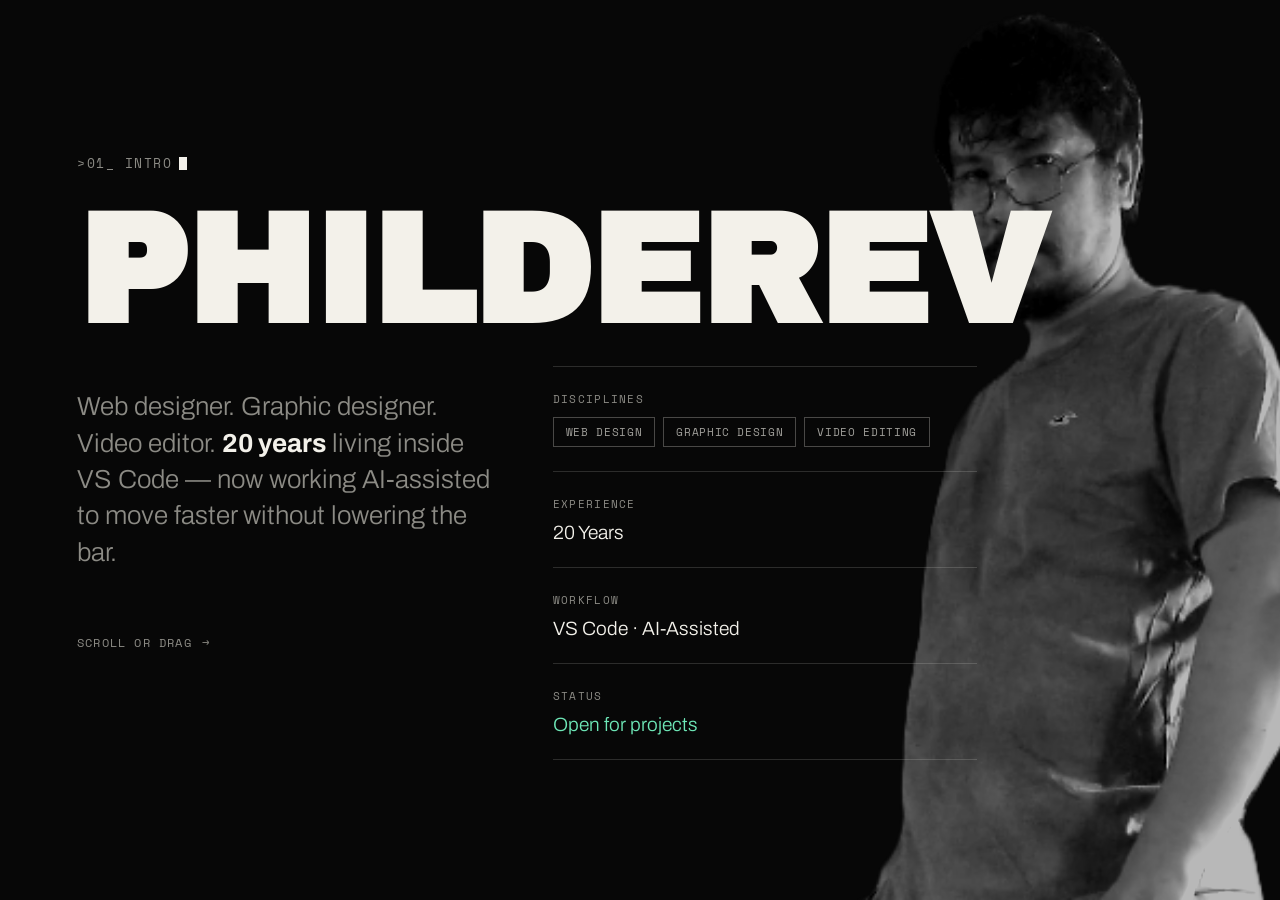
==== index.html @ 2c0581bb "Add mobile notice overlay for desktop-only experience Co-Authored-By: Claude Sonnet 4.6 <noreply@ant" ====
<!DOCTYPE html>
<html lang="en">
<head>
<meta charset="UTF-8">
<meta name="viewport" content="width=device-width, initial-scale=1.0">
<title>Philderev — Web Designer</title>
<meta name="description" content="Philderev — web designer, 20 years in VS Code, now AI-assisted. Portfolio of contractor, agency, and local business websites.">
<link rel="preconnect" href="https://fonts.googleapis.com">
<link rel="preconnect" href="https://fonts.gstatic.com" crossorigin>
<link href="https://fonts.googleapis.com/css2?family=Archivo+Black&family=Archivo:ital,wght@0,300;0,400;0,600;0,700;0,800&family=Space+Mono:wght@400;700&display=swap" rel="stylesheet">
<link rel="stylesheet" href="style.css">
<link rel="preload" as="image" href="1.png">
<link rel="preload" as="image" href="2.png">
<link rel="preload" as="image" href="3.png">
<link rel="preload" as="image" href="4.png">
<link rel="preload" as="image" href="5.png">
</head>
<body data-tone="dark">

  <div class="progress-rail" aria-hidden="true"></div>

  <div class="mobile-notice" id="mobile-notice">
    <p class="mobile-notice-label">&gt;_ HEADS UP</p>
    <p class="mobile-notice-text">This site is best experienced on a desktop browser.</p>
    <button class="mobile-notice-btn" onclick="document.getElementById('mobile-notice').style.display='none'">GOT IT →</button>
  </div>

  <main class="viewport" role="region" aria-label="Portfolio — scroll or use arrow keys to move between sections">

    <video class="smoke-bg" src="smoke-bg.webm" muted playsinline preload="auto" aria-hidden="true"></video>

    <div class="track">

      <!-- 01 INTRO -->
      <section class="panel intro" data-label="Intro">
        <div class="panel-content">
          <p class="eyebrow">&gt;01_ INTRO <span class="cursor"></span></p>
          <h1 class="name">PHILDEREV</h1>
          <div class="intro-sub-grid">
            <div>
              <p class="role">Web designer. Graphic designer. Video editor. <b>20 years</b> living inside VS Code — now working AI‑assisted to move faster without lowering the bar.</p>
              <p class="scroll-hint">SCROLL OR DRAG <span class="arrow">→</span></p>
            </div>
            <div class="intro-stat-col">
              <div class="contact-stat">
                <span class="stat-label">DISCIPLINES</span>
                <div class="stat-tags">
                  <span>Web Design</span>
                  <span>Graphic Design</span>
                  <span>Video Editing</span>
                </div>
              </div>
              <div class="contact-stat">
                <span class="stat-label">EXPERIENCE</span>
                <span class="stat-value">20 Years</span>
              </div>
              <div class="contact-stat">
                <span class="stat-label">WORKFLOW</span>
                <span class="stat-value">VS Code · AI‑Assisted</span>
              </div>
              <div class="contact-stat">
                <span class="stat-label">STATUS</span>
                <span class="stat-value open">Open for projects</span>
              </div>
            </div>
          </div>
        </div>
        <figure class="intro-portrait" aria-label="Portrait of Philderev">
          <img class="portrait-img" id="intro-portrait-img" src="1.png" alt="Portrait of Philderev">
        </figure>
      </section>

      <!-- 02 ABOUT -->
      <section class="panel about" data-label="About">
        <div class="panel-content">
          <p class="eyebrow">&gt;02_ ABOUT <span class="cursor"></span></p>
          <div class="about-grid">
            <div>
              <h2>Two decades.<br>One editor.<br>Every screen.</h2>
              <p>I'm Philderev — a web designer, graphic designer, and video editor with 20 years in VS Code. I build sites, craft visuals, and cut video. AI didn't replace that range, it sharpened it: I move faster now, but everything I ship still has to look right, feel right, and do its job.</p>
              <div class="tags">
                <span class="tag">WEB DESIGN</span>
                <span class="tag">GRAPHIC DESIGN</span>
                <span class="tag">VIDEO EDITING</span>
                <span class="tag">AI‑ASSISTED</span>
              </div>
            </div>
            <div class="about-stat-col">
              <div class="contact-stat">
                <span class="stat-label">FOCUS</span>
                <div class="stat-tags">
                  <span>Web Design</span>
                  <span>Graphic Design</span>
                  <span>Video Editing</span>
                </div>
              </div>
              <div class="contact-stat">
                <span class="stat-label">APPROACH</span>
                <span class="stat-value">AI‑Assisted Workflow</span>
              </div>
              <div class="contact-stat">
                <span class="stat-label">TOOLS</span>
                <span class="stat-value">VS Code · Adobe Suite</span>
              </div>
              <div class="contact-stat">
                <span class="stat-label">YEARS ACTIVE</span>
                <span class="stat-value">20</span>
              </div>
            </div>
          </div>
        </div>
      </section>

      <!-- 03 WORK — ASGS -->
      <section class="panel work" data-label="Work — Alegre Solutions GS">
        <div class="panel-content">
          <p class="eyebrow">&gt;03_ WORK <span class="cursor"></span></p>
          <div class="work-grid">
            <div>
              <p class="index">01 / 03</p>
              <h2>Alegre<br>Solutions GS</h2>
              <p class="tagline">A full growth system for home‑service contractors — Meta ads, CRM, and automated follow‑up, all built as one connected pipeline instead of scattered tools.</p>
              <div class="project-stats">
                <div class="contact-stat">
                  <span class="stat-label">TYPE</span>
                  <span class="stat-value">Growth Marketing System</span>
                </div>
                <div class="contact-stat">
                  <span class="stat-label">SERVICES</span>
                  <div class="stat-tags"><span>Meta Ads</span><span>CRM</span><span>Lead Gen</span></div>
                </div>
              </div>
              <a class="visit" href="https://philderev.github.io/Alegre.V2/" target="_blank" rel="noopener">VIEW SITE →</a>
            </div>
            <div class="preview">
              <div class="bar"><i></i><i></i><i></i> philderev.github.io/Alegre.V2</div>
              <div class="shot" style="--preview-src:url('https://s.wordpress.com/mshots/v1/https%3A%2F%2Fphilderev.github.io%2FAlegre.V2%2F?w=1600');"></div>
            </div>
          </div>
        </div>
      </section>

      <!-- 04 WORK — Altiora -->
      <section class="panel work altiora-work" data-label="Work — Altiora Digital Marketing">
        <div class="panel-content">
          <p class="eyebrow">&gt;04_ WORK <span class="cursor"></span></p>
          <div class="work-grid">
            <div>
              <p class="index">02 / 03</p>
              <h2>Altiora Digital<br>Marketing</h2>
              <p class="tagline">A clean, conversion‑ready site for a Google &amp; Meta ads agency — built to turn visitors into booked calls, not just page views.</p>
              <div class="project-stats">
                <div class="contact-stat">
                  <span class="stat-label">TYPE</span>
                  <span class="stat-value">Agency Website</span>
                </div>
                <div class="contact-stat">
                  <span class="stat-label">SERVICES</span>
                  <div class="stat-tags"><span>Google Ads</span><span>Meta Ads</span><span>Web Design</span></div>
                </div>
              </div>
              <a class="visit" href="https://www.altioradigitalmarketing.com/" target="_blank" rel="noopener">VIEW SITE →</a>
            </div>
            <div class="preview">
              <div class="bar"><i></i><i></i><i></i> altioradigitalmarketing.com</div>
              <div class="shot" style="--preview-src:url('https://s.wordpress.com/mshots/v1/https%3A%2F%2Fwww.altioradigitalmarketing.com%2F?w=1600');"></div>
            </div>
          </div>
        </div>
      </section>

      <!-- 05 WORK — GQ Cuts -->
      <section class="panel work" data-label="Work — GQ Cuts Barbershop">
        <div class="panel-content">
          <p class="eyebrow">&gt;05_ WORK <span class="cursor"></span></p>
          <div class="work-grid">
            <div>
              <p class="index">03 / 03</p>
              <h2>GQ Cuts<br>Barbershop</h2>
              <p class="tagline">A sharp, simple site for a local barbershop — built to get the phone ringing and the chairs full, without getting in the way.</p>
              <div class="project-stats">
                <div class="contact-stat">
                  <span class="stat-label">TYPE</span>
                  <span class="stat-value">Local Business Site</span>
                </div>
                <div class="contact-stat">
                  <span class="stat-label">SERVICES</span>
                  <div class="stat-tags"><span>Bookings</span><span>Mobile‑First</span><span>Web Design</span></div>
                </div>
              </div>
              <a class="visit" href="https://gqcutsbarbershop.com/" target="_blank" rel="noopener">VIEW SITE →</a>
            </div>
            <div class="preview">
              <div class="bar"><i></i><i></i><i></i> gqcutsbarbershop.com</div>
              <div class="shot" style="--preview-src:url('https://s.wordpress.com/mshots/v1/https%3A%2F%2Fgqcutsbarbershop.com%2F?w=1600');"></div>
            </div>
          </div>
        </div>
      </section>

      <!-- 06 CONTACT -->
      <section class="panel contact" data-label="Contact">
        <div class="panel-content">
          <p class="eyebrow">&gt;06_ CONTACT <span class="cursor"></span></p>
          <div class="contact-grid">

            <div class="contact-left">
              <h2>Let's build<br>something clean.</h2>
              <p>Have a project in mind? I work with contractors, agencies, and local businesses — designing and building sites that look right, run clean, and actually do their job. Usually reply within a day.</p>
              <a class="email-link" href="mailto:phil.de.rev@gmail.com">phil.de.rev@gmail.com →</a>
              <div class="socials">
                <a href="#" target="_blank" rel="noopener">GITHUB</a>
                <a href="#" target="_blank" rel="noopener">LINKEDIN</a>
                <a href="#" target="_blank" rel="noopener">INSTAGRAM</a>
              </div>
            </div>

            <div class="contact-right">
              <div class="contact-stat">
                <span class="stat-label">STATUS</span>
                <span class="stat-value open">Open for projects</span>
              </div>
              <div class="contact-stat">
                <span class="stat-label">RESPONSE TIME</span>
                <span class="stat-value">Within 24 hours</span>
              </div>
              <div class="contact-stat">
                <span class="stat-label">SERVICES</span>
                <div class="stat-tags">
                  <span>Web Design</span>
                  <span>Graphic Design</span>
                  <span>Video Editing</span>
                  <span>Development</span>
                  <span>Landing Pages</span>
                  <span>Agency Sites</span>
                  <span>AI-Assisted</span>
                </div>
              </div>
              <div class="contact-stat">
                <span class="stat-label">EXPERIENCE</span>
                <span class="stat-value">20 Years in VS Code</span>
              </div>
            </div>

          </div>
        </div>
        <div class="foot">
          <span>PHILDEREV © 2026</span>
          <span>BUILT IN VS CODE WITH CLAUDE</span>
        </div>
      </section>

    </div>
  </main>

  <script src="script.js"></script>
</body>
</html>
---- style.css ----
/* ============================================================
   PHILDEREV — horizontal portfolio
   Tokens
   ============================================================ */
:root{
  --black:#070707;
  --white:#F3F1EA;
  --ink:#FFFFFF;
  --ash:#8C8B85;
  --charcoal:#181817;
  --hair:rgba(243,241,234,0.16);
  --hair-dark:rgba(7,7,7,0.14);
  --display: 'Archivo Black', 'Arial Black', sans-serif;
  --body: 'Archivo', 'Helvetica Neue', Arial, sans-serif;
  --mono: 'Space Mono', 'Courier New', monospace;

  --pad: clamp(28px, 6vw, 96px);
}

*{ box-sizing:border-box; }
html,body{
  margin:0; padding:0;
  height:100%;
  overflow:hidden;
  background:var(--black);
  color:var(--white);
  font-family:var(--body);
  -webkit-font-smoothing:antialiased;
  overscroll-behavior:none;
}

body{
  background:#070707;
}

a{ color:inherit; text-decoration:none; }
button{ font-family:inherit; background:none; border:none; cursor:pointer; color:inherit; }

::selection{ background:var(--white); color:var(--black); }

/* ============================================================
   Layout shell
   ============================================================ */
.viewport{
  position:relative;
  width:100vw;
  height:100vh;
  height:100dvh;
  overflow:hidden;
  touch-action:none;
}

.smoke-bg{
  position:absolute;
  inset:0;
  width:100%;
  height:100%;
  object-fit:cover;
  z-index:0;
  pointer-events:none;
  opacity:.55;
  mix-blend-mode:screen;
}

.track{
  position:relative;
  display:flex;
  height:100%;
  will-change:transform;
}

.panel{
  position:relative;
  flex:0 0 100vw;
  height:100%;
  display:flex;
  flex-direction:column;
  justify-content:center;
  padding:0 var(--pad);
  overflow:hidden;
}

.panel.about,
.panel.work{
  flex:0 0 120vw;
}


/* ============================================================
   Eyebrow / terminal-style labels
   ============================================================ */
.eyebrow{
  font-family:var(--mono);
  font-size:clamp(11px,1.1vw,13px);
  letter-spacing:.12em;
  color:var(--ash);
  display:flex;
  align-items:center;
  gap:.5em;
  margin-bottom:clamp(18px,3vw,28px);
  text-transform:uppercase;
}
.eyebrow .cursor{
  display:inline-block;
  width:.6em; height:1em;
  background:var(--white);
  animation:blink 1.1s steps(1) infinite;
}
@keyframes blink{ 50%{ opacity:0; } }

/* ============================================================
   Typography
   ============================================================ */
h1,h2,h3{ margin:0; font-family:var(--display); text-transform:uppercase; }

.panel-content{
  position:relative;
  z-index:2;
  max-width:1100px;
  will-change: transform, opacity;
}
.about .panel-content{ max-width:1400px; }
.work .panel-content{ width:100%; max-width:1500px; }

/* INTRO ------------------------------------------------------- */
.intro .panel-content{ max-width:900px; }
.intro-sub-grid{
  display:grid;
  grid-template-columns:1fr 1fr;
  gap:clamp(32px,4vw,64px);
  align-items:start;
  margin-top:clamp(16px,2vw,24px);
}

.intro .name{
  font-size:clamp(56px, 12vw, 168px);
  line-height:.92;
  letter-spacing:-.01em;
}
.intro .role{
  font-family:var(--body);
  font-weight:300;
  font-size:clamp(16px,2.4vw,26px);
  color:var(--ash);
  margin-top:clamp(14px,2vw,22px);
  max-width:38ch;
  line-height:1.4;
}
.intro .role b{ font-weight:700; color:var(--white); }
.intro .scroll-hint{
  margin-top:clamp(40px,6vw,64px);
  font-family:var(--mono);
  font-size:12px;
  letter-spacing:.1em;
  color:var(--ash);
  display:flex; align-items:center; gap:10px;
}
.scroll-hint .arrow{ animation:nudge 1.6s ease-in-out infinite; }
@keyframes nudge{
  0%,100%{ transform:translateX(0); }
  50%{ transform:translateX(8px); }
}
.intro-portrait{
  position:absolute;
  top:0;
  bottom:0;
  right:-8vw;
  will-change: transform;
  z-index:1;
  width:min(52vw, 960px);
  margin:0;
  overflow:hidden;
}
.intro-portrait .portrait-img{
  position:absolute;
  inset:0;
  width:100%;
  height:100%;
  display:block;
  object-fit:cover;
  object-position:center top;
  filter:grayscale(1) contrast(1.28) brightness(.72);
}

/* ABOUT --------------------------------------------------------- */
.about-grid{
  display:grid;
  grid-template-columns: 1.1fr .9fr;
  gap:clamp(40px,6vw,90px);
  align-items:start;
}
.about h2{
  font-size:clamp(34px,5.2vw,72px);
  line-height:1.05;
  margin-bottom:clamp(20px,3vw,30px);
  color:var(--white);
}
.about p{
  font-weight:300;
  font-size:clamp(16px,1.6vw,20px);
  line-height:1.65;
  color:var(--white);
  max-width:46ch;
}
.about .tags{
  display:flex; flex-wrap:wrap; gap:10px;
  margin-top:clamp(24px,4vw,36px);
}
.about .tag{
  font-family:var(--mono);
  font-size:12px;
  letter-spacing:.08em;
  padding:8px 14px;
  border:1px solid rgba(243,241,234,0.4);
  border-radius:999px;
  color:var(--white);
}

/* WORK ------------------------------------------------------------ */
.work-grid{
  display:grid;
  grid-template-columns: .66fr 1.34fr;
  gap:clamp(32px,4.8vw,64px);
  align-items:center;
}
.work .index{
  font-family:var(--mono);
  font-size:clamp(13px,1.4vw,15px);
  color:var(--white);
  letter-spacing:.1em;
}
.work h2{
  font-size:clamp(32px,5vw,64px);
  line-height:1.04;
  margin:10px 0 16px;
  color:var(--white);
}
.work .tagline{
  font-weight:300;
  font-size:clamp(15px,1.5vw,19px);
  line-height:1.6;
  color:var(--white);
  max-width:42ch;
  margin-bottom:clamp(20px,3vw,30px);
}
.project-stats{
  margin:clamp(16px,2vw,24px) 0;
}
.work .visit{
  margin-top:clamp(20px,2.5vw,32px);
  display:inline-flex;
  align-items:center;
  gap:10px;
  font-family:var(--mono);
  font-size:13px;
  letter-spacing:.08em;
  padding:14px 22px;
  border:1px solid var(--white);
  color:var(--white);
  transition:background .25s ease, color .25s ease;
}
.work .visit:hover{ background:var(--white); color:var(--black); }
.work .visit:focus-visible{ outline:2px solid var(--white); outline-offset:3px; }
.work .eyebrow{ color:rgba(243,241,234,0.6); }


.preview{
  position:relative;
  width:100%;
  max-width:880px;
  justify-self:end;
  aspect-ratio:16/9;
  border:1px solid var(--hair);
  overflow:hidden;
  background:var(--charcoal);
}
.preview .bar{
  display:flex;
  align-items:center;
  gap:6px;
  padding:10px 14px;
  border-bottom:1px solid var(--hair);
  font-family:var(--mono);
  font-size:10px;
  color:var(--ash);
  position:relative;
  z-index:2;
  background:var(--charcoal);
}
.preview .bar i{
  width:8px;height:8px;border-radius:50%;
  display:inline-block;
}
.preview .bar i:nth-child(1){ background:#FF5F57; }
.preview .bar i:nth-child(2){ background:#FFBD2E; }
.preview .bar i:nth-child(3){ background:#28CA41; }
.preview .shot{
  position:absolute;
  inset:38px 0 0 0;
  overflow:hidden;
  background-image:var(--preview-src);
  background-size:100% auto;
  background-position:top center;
  background-repeat:no-repeat;
}
.preview .shot::after{
  content:'';
  position:absolute; inset:0;
  background:linear-gradient(180deg, transparent 62%, rgba(0,0,0,.38));
  z-index:1;
  pointer-events:none;
}

/* CONTACT ---------------------------------------------------------- */
.contact{ color:var(--white); }
.contact .panel-content{ max-width:1280px; }

.contact-grid{
  display:grid;
  grid-template-columns:1fr 1fr;
  gap:clamp(48px,7vw,110px);
  align-items:start;
  margin-top:clamp(20px,3vw,36px);
}
.contact h2{
  font-family:var(--display);
  font-size:clamp(36px,5.2vw,88px);
  line-height:.92;
  letter-spacing:-.01em;
  text-transform:uppercase;
  color:var(--white);
}
.contact p{
  font-weight:300;
  font-size:clamp(15px,1.35vw,19px);
  color:rgba(243,241,234,.72);
  max-width:44ch;
  margin-top:18px;
  line-height:1.6;
}
.contact .email-link{
  display:inline-flex;
  align-items:baseline;
  gap:14px;
  margin-top:clamp(28px,4vw,48px);
  font-family:var(--display);
  font-size:clamp(18px,2.4vw,34px);
  border-bottom:2px solid var(--white);
  padding-bottom:8px;
}
.contact .socials{
  display:flex; gap:14px;
  margin-top:clamp(24px,3.5vw,40px);
  flex-wrap:wrap;
}
.contact .socials a{
  font-family:var(--mono);
  font-size:12px;
  letter-spacing:.08em;
  border:1px solid rgba(243,241,234,.35);
  padding:10px 16px;
}
.contact .socials a:hover{ background:var(--white); color:var(--black); }
.contact .eyebrow{ color:rgba(243,241,234,.62); }
.contact .eyebrow .cursor{ background:var(--white); }

.contact-stat{
  display:flex;
  flex-direction:column;
  gap:10px;
  padding:clamp(16px,2vw,24px) 0;
  border-top:1px solid var(--hair);
}
.contact-stat:last-child{ border-bottom:1px solid var(--hair); }

.stat-label{
  font-family:var(--mono);
  font-size:11px;
  letter-spacing:.12em;
  color:var(--ash);
  text-transform:uppercase;
}
.stat-value{
  font-size:clamp(15px,1.5vw,21px);
  color:var(--white);
  font-weight:300;
}
.stat-value.open{ color:#6EE7B7; }

.stat-tags{
  display:flex;
  flex-wrap:wrap;
  gap:8px;
}
.stat-tags span{
  font-family:var(--mono);
  font-size:11px;
  letter-spacing:.06em;
  text-transform:uppercase;
  border:1px solid rgba(243,241,234,.28);
  padding:6px 12px;
  color:rgba(243,241,234,.65);
}
.contact .foot{
  position:absolute;
  bottom:var(--pad);
  left:var(--pad);
  right:var(--pad);
  display:flex;
  justify-content:space-between;
  font-family:var(--mono);
  font-size:11px;
  letter-spacing:.08em;
  color:rgba(243,241,234,.45);
}

.progress-rail{
  position:fixed;
  top:0; left:0; height:2px;
  background:var(--white);
  z-index:25;
  width:0%;
}

[data-tone="light"] .progress-rail{ background:var(--black); }

/* ============================================================
   Responsive
   ============================================================ */
@media (max-width: 860px){
  .about-grid{ grid-template-columns:1fr; gap:32px; }
  .intro-sub-grid{ grid-template-columns:1fr; }
  .work-grid{ grid-template-columns:1fr; gap:24px; }
  .contact-grid{ grid-template-columns:1fr; gap:32px; }
  .work .preview{ order:-1; justify-self:stretch; max-width:none; }
  .intro .name{ font-size:clamp(48px,16vw,90px); }
  .intro-portrait{
    width:min(48vw, 360px);
    opacity:.45;
  }
}

@media (max-width: 620px){
  .intro-portrait{ display:none; }
}

.mobile-notice{
  display:none;
}
@media (max-width: 860px){
  .mobile-notice{
    display:flex;
    flex-direction:column;
    gap:16px;
    position:fixed;
    inset:0;
    z-index:100;
    background:rgba(7,7,7,.96);
    backdrop-filter:blur(12px);
    -webkit-backdrop-filter:blur(12px);
    align-items:center;
    justify-content:center;
    padding:40px 32px;
    text-align:center;
  }
  .mobile-notice-label{
    font-family:var(--mono);
    font-size:11px;
    letter-spacing:.16em;
    color:var(--ash);
  }
  .mobile-notice-text{
    font-family:var(--display);
    font-size:clamp(22px,6vw,32px);
    line-height:1.2;
    color:var(--white);
    text-transform:uppercase;
    max-width:18ch;
  }
  .mobile-notice-btn{
    margin-top:8px;
    font-family:var(--mono);
    font-size:12px;
    letter-spacing:.1em;
    padding:12px 28px;
    border:1px solid var(--white);
    color:var(--white);
    background:none;
    cursor:pointer;
    transition:background .2s, color .2s;
  }
  .mobile-notice-btn:hover{ background:var(--white); color:var(--black); }
}

@media (prefers-reduced-motion: reduce){
  .scroll-hint .arrow{ animation:none !important; }
  .eyebrow .cursor{ animation:none !important; }
}
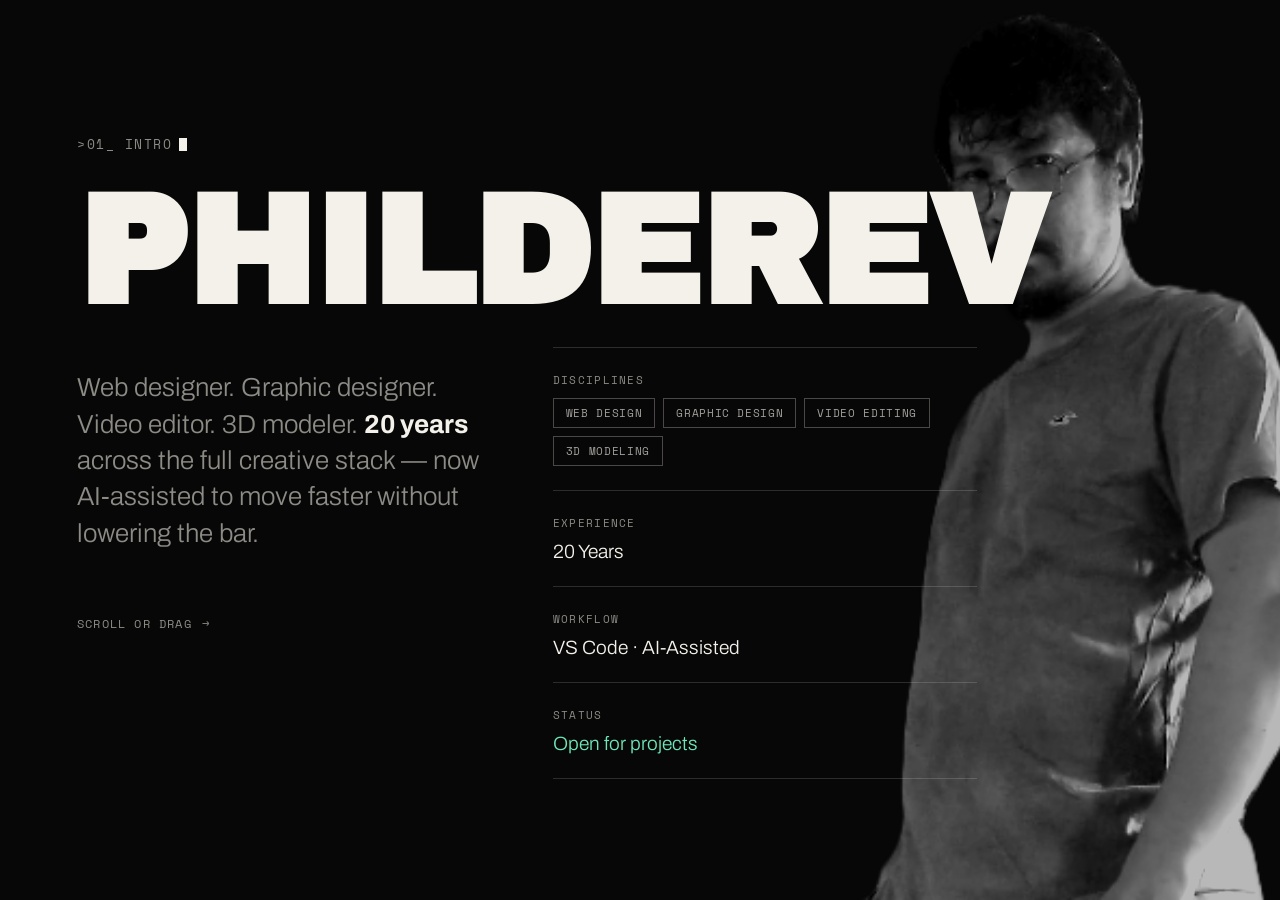
==== commit f1f018c5: "Update content, fix bugs, clean up contact section - Updated about section: full tool stack (Photosh" ====
--- a/index.html
+++ b/index.html
@@ -4,7 +4,7 @@
 <meta charset="UTF-8">
 <meta name="viewport" content="width=device-width, initial-scale=1.0">
 <title>Philderev — Web Designer</title>
-<meta name="description" content="Philderev — web designer, 20 years in VS Code, now AI-assisted. Portfolio of contractor, agency, and local business websites.">
+<meta name="description" content="Philderev — web designer, graphic designer, video editor, and 3D modeler with 20 years across the full creative stack. Portfolio of contractor, agency, and local business work.">
 <link rel="preconnect" href="https://fonts.googleapis.com">
 <link rel="preconnect" href="https://fonts.gstatic.com" crossorigin>
 <link href="https://fonts.googleapis.com/css2?family=Archivo+Black&family=Archivo:ital,wght@0,300;0,400;0,600;0,700;0,800&family=Space+Mono:wght@400;700&display=swap" rel="stylesheet">
@@ -27,7 +27,7 @@
 
   <main class="viewport" role="region" aria-label="Portfolio — scroll or use arrow keys to move between sections">
 
-    <video class="smoke-bg" src="smoke-bg.webm" muted playsinline preload="auto" aria-hidden="true"></video>
+    <video class="smoke-bg" src="smoke-bg.webm" muted playsinline preload="auto" loop aria-hidden="true"></video>
 
     <div class="track">
 
@@ -38,7 +38,7 @@
           <h1 class="name">PHILDEREV</h1>
           <div class="intro-sub-grid">
             <div>
-              <p class="role">Web designer. Graphic designer. Video editor. <b>20 years</b> living inside VS Code — now working AI‑assisted to move faster without lowering the bar.</p>
+              <p class="role">Web designer. Graphic designer. Video editor. 3D modeler. <b>20 years</b> across the full creative stack — now AI‑assisted to move faster without lowering the bar.</p>
               <p class="scroll-hint">SCROLL OR DRAG <span class="arrow">→</span></p>
             </div>
             <div class="intro-stat-col">
@@ -48,6 +48,7 @@
                   <span>Web Design</span>
                   <span>Graphic Design</span>
                   <span>Video Editing</span>
+                  <span>3D Modeling</span>
                 </div>
               </div>
               <div class="contact-stat">
@@ -76,12 +77,13 @@
           <p class="eyebrow">&gt;02_ ABOUT <span class="cursor"></span></p>
           <div class="about-grid">
             <div>
-              <h2>Two decades.<br>One editor.<br>Every screen.</h2>
-              <p>I'm Philderev — a web designer, graphic designer, and video editor with 20 years in VS Code. I build sites, craft visuals, and cut video. AI didn't replace that range, it sharpened it: I move faster now, but everything I ship still has to look right, feel right, and do its job.</p>
+              <h2>Two decades.<br>Every tool.<br>Every screen.</h2>
+              <p>I'm Philderev — a web designer, graphic designer, video editor, and 3D modeler with 20 years across the full creative stack. I build in VS Code, design in Photoshop and Illustrator, cut in Premiere Pro, and model in AutoCAD and SketchUp. AI sharpened that range — I move faster now, but everything I ship still has to look right, feel right, and do its job.</p>
               <div class="tags">
                 <span class="tag">WEB DESIGN</span>
                 <span class="tag">GRAPHIC DESIGN</span>
                 <span class="tag">VIDEO EDITING</span>
+                <span class="tag">3D MODELING</span>
                 <span class="tag">AI‑ASSISTED</span>
               </div>
             </div>
@@ -100,7 +102,14 @@
               </div>
               <div class="contact-stat">
                 <span class="stat-label">TOOLS</span>
-                <span class="stat-value">VS Code · Adobe Suite</span>
+                <div class="stat-tags">
+                  <span>VS Code</span>
+                  <span>Photoshop</span>
+                  <span>Illustrator</span>
+                  <span>Premiere Pro</span>
+                  <span>AutoCAD</span>
+                  <span>SketchUp</span>
+                </div>
               </div>
               <div class="contact-stat">
                 <span class="stat-label">YEARS ACTIVE</span>
@@ -209,9 +218,8 @@
               <p>Have a project in mind? I work with contractors, agencies, and local businesses — designing and building sites that look right, run clean, and actually do their job. Usually reply within a day.</p>
               <a class="email-link" href="mailto:phil.de.rev@gmail.com">phil.de.rev@gmail.com →</a>
               <div class="socials">
-                <a href="#" target="_blank" rel="noopener">GITHUB</a>
-                <a href="#" target="_blank" rel="noopener">LINKEDIN</a>
-                <a href="#" target="_blank" rel="noopener">INSTAGRAM</a>
+                <a href="https://github.com/Philderev" target="_blank" rel="noopener">GITHUB</a>
+                <a href="https://www.linkedin.com/in/philderevsr/" target="_blank" rel="noopener">LINKEDIN</a>
               </div>
             </div>
 
@@ -238,15 +246,15 @@
               </div>
               <div class="contact-stat">
                 <span class="stat-label">EXPERIENCE</span>
-                <span class="stat-value">20 Years in VS Code</span>
-              </div>
-            </div>
-
-          </div>
-        </div>
-        <div class="foot">
-          <span>PHILDEREV © 2026</span>
-          <span>BUILT IN VS CODE WITH CLAUDE</span>
+                <span class="stat-value">20 Years</span>
+              </div>
+              <div class="contact-footer">
+                <span>PHILDEREV © 2026</span>
+                <span>BUILT IN VS CODE WITH CLAUDE</span>
+              </div>
+            </div>
+
+          </div>
         </div>
       </section>
 
--- a/style.css
+++ b/style.css
@@ -5,11 +5,9 @@
 :root{
   --black:#070707;
   --white:#F3F1EA;
-  --ink:#FFFFFF;
   --ash:#8C8B85;
   --charcoal:#181817;
   --hair:rgba(243,241,234,0.16);
-  --hair-dark:rgba(7,7,7,0.14);
   --display: 'Archivo Black', 'Arial Black', sans-serif;
   --body: 'Archivo', 'Helvetica Neue', Arial, sans-serif;
   --mono: 'Space Mono', 'Courier New', monospace;
@@ -27,10 +25,6 @@
   font-family:var(--body);
   -webkit-font-smoothing:antialiased;
   overscroll-behavior:none;
-}
-
-body{
-  background:#070707;
 }
 
 a{ color:inherit; text-decoration:none; }
@@ -80,10 +74,6 @@
   overflow:hidden;
 }
 
-.panel.about,
-.panel.work{
-  flex:0 0 120vw;
-}
 
 
 /* ============================================================
@@ -216,10 +206,11 @@
   color:var(--white);
 }
 
+
 /* WORK ------------------------------------------------------------ */
 .work-grid{
   display:grid;
-  grid-template-columns: .66fr 1.34fr;
+  grid-template-columns: 1fr 1fr;
   gap:clamp(32px,4.8vw,64px);
   align-items:center;
 }
@@ -401,17 +392,15 @@
   padding:6px 12px;
   color:rgba(243,241,234,.65);
 }
-.contact .foot{
-  position:absolute;
-  bottom:var(--pad);
-  left:var(--pad);
-  right:var(--pad);
-  display:flex;
-  justify-content:space-between;
+.contact-footer{
+  margin-top:clamp(32px,5vw,56px);
+  display:flex;
+  flex-direction:column;
+  gap:6px;
   font-family:var(--mono);
   font-size:11px;
   letter-spacing:.08em;
-  color:rgba(243,241,234,.45);
+  color:rgba(243,241,234,.35);
 }
 
 .progress-rail{
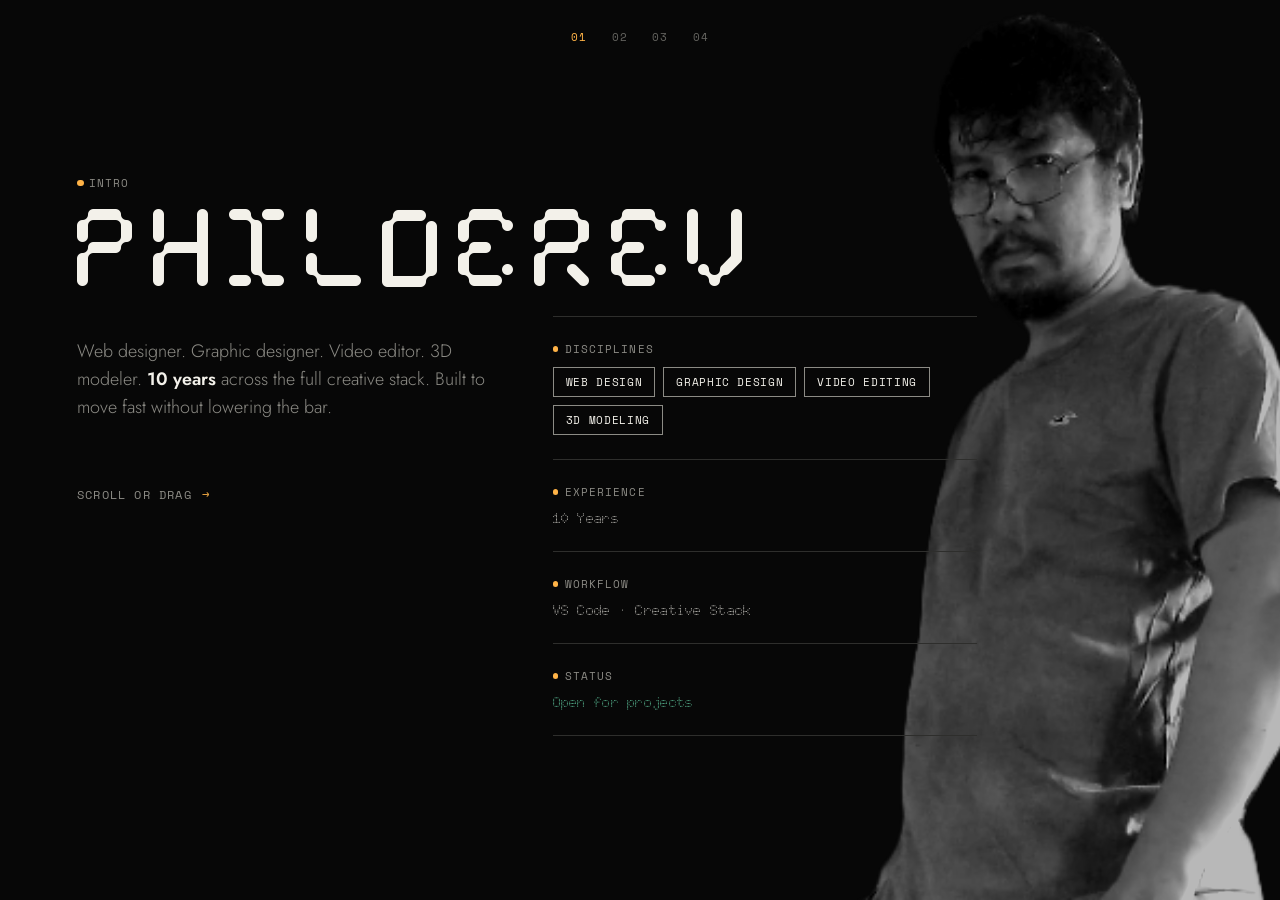
==== commit 4fbfa2bb: "update-site" ====
--- a/index.html
+++ b/index.html
@@ -3,11 +3,36 @@
 <head>
 <meta charset="UTF-8">
 <meta name="viewport" content="width=device-width, initial-scale=1.0">
-<title>Philderev — Web Designer</title>
-<meta name="description" content="Philderev — web designer, graphic designer, video editor, and 3D modeler with 20 years across the full creative stack. Portfolio of contractor, agency, and local business work.">
+
+<title>Philderev | Web Designer & Creative Director</title>
+<meta name="description" content="Philderev is a web designer, graphic designer, video editor, and 3D modeler with 10 years across the full creative stack. I design and build sites for contractors, agencies, and local businesses.">
+<meta name="author" content="Philderev de la Pena">
+<meta name="keywords" content="web designer, graphic designer, video editor, 3D modeler, portfolio, Philderev, landing pages, agency sites">
+<meta name="theme-color" content="#070707">
+<link rel="canonical" href="https://philderev.github.io/portfolio/">
+
+<!-- Open Graph -->
+<meta property="og:type" content="website">
+<meta property="og:url" content="https://philderev.github.io/portfolio/">
+<meta property="og:title" content="Philderev | Web Designer & Creative Director">
+<meta property="og:description" content="10 years across the full creative stack. Web design, graphic design, video editing, and 3D modeling for contractors, agencies, and local businesses.">
+<meta property="og:image" content="https://philderev.github.io/portfolio/myfavicon.png">
+<meta property="og:site_name" content="Philderev Portfolio">
+
+<!-- Twitter / X -->
+<meta name="twitter:card" content="summary_large_image">
+<meta name="twitter:title" content="Philderev | Web Designer & Creative Director">
+<meta name="twitter:description" content="10 years across the full creative stack. Web design, graphic design, video editing, and 3D modeling for contractors, agencies, and local businesses.">
+<meta name="twitter:image" content="https://philderev.github.io/portfolio/myfavicon.png">
+
+<!-- Favicons -->
+<link rel="icon" type="image/x-icon" href="favicon.ico">
+<link rel="icon" type="image/png" href="myfavicon.png">
+<link rel="apple-touch-icon" href="myfavicon.png">
+
 <link rel="preconnect" href="https://fonts.googleapis.com">
 <link rel="preconnect" href="https://fonts.gstatic.com" crossorigin>
-<link href="https://fonts.googleapis.com/css2?family=Archivo+Black&family=Archivo:ital,wght@0,300;0,400;0,600;0,700;0,800&family=Space+Mono:wght@400;700&display=swap" rel="stylesheet">
+<link href="https://fonts.googleapis.com/css2?family=Archivo+Black&family=Archivo:ital,wght@0,300;0,400;0,600;0,700;0,800&family=Doto:ROND,wght@0..100,100..900&family=Inter:wght@300;400;500;600;700&family=Jost:wght@300;400;500;600&family=Space+Mono:wght@400;700&display=swap" rel="stylesheet">
 <link rel="stylesheet" href="style.css">
 <link rel="preload" as="image" href="1.png">
 <link rel="preload" as="image" href="2.png">
@@ -19,26 +44,20 @@
 
   <div class="progress-rail" aria-hidden="true"></div>
 
-  <div class="mobile-notice" id="mobile-notice">
-    <p class="mobile-notice-label">&gt;_ HEADS UP</p>
-    <p class="mobile-notice-text">This site is best experienced on a desktop browser.</p>
-    <button class="mobile-notice-btn" onclick="document.getElementById('mobile-notice').style.display='none'">GOT IT →</button>
-  </div>
-
-  <main class="viewport" role="region" aria-label="Portfolio — scroll or use arrow keys to move between sections">
-
-    <video class="smoke-bg" src="smoke-bg.webm" muted playsinline preload="auto" loop aria-hidden="true"></video>
+  <main class="viewport" role="region" aria-label="Portfolio. Scroll or use arrow keys to move between sections">
+
+    <video class="smoke-bg" src="smoke-bg.webm" muted playsinline preload="auto" autoplay loop aria-hidden="true"></video>
 
     <div class="track">
 
       <!-- 01 INTRO -->
       <section class="panel intro" data-label="Intro">
         <div class="panel-content">
-          <p class="eyebrow">&gt;01_ INTRO <span class="cursor"></span></p>
+          <p class="eyebrow"><span class="dot"></span>INTRO</p>
           <h1 class="name">PHILDEREV</h1>
           <div class="intro-sub-grid">
             <div>
-              <p class="role">Web designer. Graphic designer. Video editor. 3D modeler. <b>20 years</b> across the full creative stack — now AI‑assisted to move faster without lowering the bar.</p>
+              <p class="role">Web designer. Graphic designer. Video editor. 3D modeler. <b>10 years</b> across the full creative stack. Built to move fast without lowering the bar.</p>
               <p class="scroll-hint">SCROLL OR DRAG <span class="arrow">→</span></p>
             </div>
             <div class="intro-stat-col">
@@ -53,11 +72,11 @@
               </div>
               <div class="contact-stat">
                 <span class="stat-label">EXPERIENCE</span>
-                <span class="stat-value">20 Years</span>
+                <span class="stat-value">10 Years</span>
               </div>
               <div class="contact-stat">
                 <span class="stat-label">WORKFLOW</span>
-                <span class="stat-value">VS Code · AI‑Assisted</span>
+                <span class="stat-value">VS Code · Creative Stack</span>
               </div>
               <div class="contact-stat">
                 <span class="stat-label">STATUS</span>
@@ -74,17 +93,17 @@
       <!-- 02 ABOUT -->
       <section class="panel about" data-label="About">
         <div class="panel-content">
-          <p class="eyebrow">&gt;02_ ABOUT <span class="cursor"></span></p>
+          <p class="eyebrow"><span class="dot"></span>ABOUT</p>
           <div class="about-grid">
             <div>
               <h2>Two decades.<br>Every tool.<br>Every screen.</h2>
-              <p>I'm Philderev — a web designer, graphic designer, video editor, and 3D modeler with 20 years across the full creative stack. I build in VS Code, design in Photoshop and Illustrator, cut in Premiere Pro, and model in AutoCAD and SketchUp. AI sharpened that range — I move faster now, but everything I ship still has to look right, feel right, and do its job.</p>
+              <p>I'm Philderev, a web designer, graphic designer, video editor, and 3D modeler with 10 years across the full creative stack. I build in VS Code, design in Photoshop and Illustrator, cut in Premiere Pro, and model in AutoCAD and SketchUp. That range helps me move fast, but everything I ship still has to look right, feel right, and do its job.</p>
               <div class="tags">
                 <span class="tag">WEB DESIGN</span>
                 <span class="tag">GRAPHIC DESIGN</span>
                 <span class="tag">VIDEO EDITING</span>
                 <span class="tag">3D MODELING</span>
-                <span class="tag">AI‑ASSISTED</span>
+                <span class="tag">CREATIVE STACK</span>
               </div>
             </div>
             <div class="about-stat-col">
@@ -98,7 +117,7 @@
               </div>
               <div class="contact-stat">
                 <span class="stat-label">APPROACH</span>
-                <span class="stat-value">AI‑Assisted Workflow</span>
+                <span class="stat-value">Design-to-Build Workflow</span>
               </div>
               <div class="contact-stat">
                 <span class="stat-label">TOOLS</span>
@@ -113,113 +132,135 @@
               </div>
               <div class="contact-stat">
                 <span class="stat-label">YEARS ACTIVE</span>
-                <span class="stat-value">20</span>
+                <span class="stat-value">10</span>
               </div>
             </div>
           </div>
         </div>
       </section>
 
-      <!-- 03 WORK — ASGS -->
-      <section class="panel work" data-label="Work — Alegre Solutions GS">
+      <!-- 03 WORK -->
+      <section class="panel work" data-label="Work">
         <div class="panel-content">
-          <p class="eyebrow">&gt;03_ WORK <span class="cursor"></span></p>
-          <div class="work-grid">
-            <div>
-              <p class="index">01 / 03</p>
-              <h2>Alegre<br>Solutions GS</h2>
-              <p class="tagline">A full growth system for home‑service contractors — Meta ads, CRM, and automated follow‑up, all built as one connected pipeline instead of scattered tools.</p>
-              <div class="project-stats">
+          <div class="work-scroll">
+            <p class="eyebrow"><span class="dot"></span>WORK</p>
+            <div class="work-hero">
+              <div>
+                <h2 class="work-title">Work that<br>books calls.<br>Builds trust.</h2>
+                <p class="work-desc">A few recent builds. Growth systems and sites for contractors, agencies, and local businesses. Each one made to do a job: get the phone ringing, book the work, and turn visitors into customers. Keep scrolling to move through them.</p>
+              </div>
+              <div class="work-stat-col">
                 <div class="contact-stat">
-                  <span class="stat-label">TYPE</span>
-                  <span class="stat-value">Growth Marketing System</span>
+                  <span class="stat-label">PROJECTS</span>
+                  <span class="stat-value">3 selected builds</span>
                 </div>
                 <div class="contact-stat">
-                  <span class="stat-label">SERVICES</span>
-                  <div class="stat-tags"><span>Meta Ads</span><span>CRM</span><span>Lead Gen</span></div>
-                </div>
-              </div>
-              <a class="visit" href="https://philderev.github.io/Alegre.V2/" target="_blank" rel="noopener">VIEW SITE →</a>
-            </div>
-            <div class="preview">
-              <div class="bar"><i></i><i></i><i></i> philderev.github.io/Alegre.V2</div>
-              <div class="shot" style="--preview-src:url('https://s.wordpress.com/mshots/v1/https%3A%2F%2Fphilderev.github.io%2FAlegre.V2%2F?w=1600');"></div>
-            </div>
+                  <span class="stat-label">FOCUS</span>
+                  <div class="stat-tags">
+                    <span>Web Design</span>
+                    <span>Lead Gen</span>
+                    <span>CRM</span>
+                  </div>
+                </div>
+                <div class="contact-stat">
+                  <span class="stat-label">OUTCOME</span>
+                  <span class="stat-value">Built to convert visitors into calls</span>
+                </div>
+              </div>
+            </div>
+
+            <div class="work-item">
+              <div class="work-grid">
+                <div class="work-copy">
+                  <p class="index">01 / 03</p>
+                  <h2>Alegre<br>Solutions GS</h2>
+                  <p class="tagline">A full growth system for home‑service contractors: Meta ads, CRM, and automated follow‑up, all built as one connected pipeline instead of scattered tools.</p>
+                  <div class="project-stats">
+                    <div class="contact-stat">
+                      <span class="stat-label">TYPE</span>
+                      <span class="stat-value">Growth Marketing System</span>
+                    </div>
+                    <div class="contact-stat">
+                      <span class="stat-label">SERVICES</span>
+                      <div class="stat-tags"><span>Meta Ads</span><span>CRM</span><span>Lead Gen</span></div>
+                    </div>
+                  </div>
+                  <a class="visit" href="https://philderev.github.io/Alegre.V2/" target="_blank" rel="noopener">VIEW SITE →</a>
+                </div>
+                <div class="preview">
+                  <div class="bar"><i></i><i></i><i></i> philderev.github.io/Alegre.V2</div>
+                  <div class="shot" data-shot="https://s.wordpress.com/mshots/v1/https%3A%2F%2Fphilderev.github.io%2FAlegre.V2%2F?w=1600"></div>
+                </div>
+              </div>
+            </div>
+
+            <div class="work-item">
+              <div class="work-grid">
+                <div class="work-copy">
+                  <p class="index">02 / 03</p>
+                  <h2>Altiora Digital<br>Marketing</h2>
+                  <p class="tagline">A clean, conversion‑ready site for a Google &amp; Meta ads agency, built to turn visitors into booked calls, not just page views.</p>
+                  <div class="project-stats">
+                    <div class="contact-stat">
+                      <span class="stat-label">TYPE</span>
+                      <span class="stat-value">Agency Website</span>
+                    </div>
+                    <div class="contact-stat">
+                      <span class="stat-label">SERVICES</span>
+                      <div class="stat-tags"><span>Google Ads</span><span>Meta Ads</span><span>Web Design</span></div>
+                    </div>
+                  </div>
+                  <a class="visit" href="https://www.altioradigitalmarketing.com/" target="_blank" rel="noopener">VIEW SITE →</a>
+                </div>
+                <div class="preview">
+                  <div class="bar"><i></i><i></i><i></i> altioradigitalmarketing.com</div>
+                  <div class="shot" data-shot="https://s.wordpress.com/mshots/v1/https%3A%2F%2Fwww.altioradigitalmarketing.com%2F?w=1600"></div>
+                </div>
+              </div>
+            </div>
+
+            <div class="work-item">
+              <div class="work-grid">
+                <div class="work-copy">
+                  <p class="index">03 / 03</p>
+                  <h2>GQ Cuts<br>Barbershop</h2>
+                  <p class="tagline">A sharp, simple site for a local barbershop, built to get the phone ringing and the chairs full, without getting in the way.</p>
+                  <div class="project-stats">
+                    <div class="contact-stat">
+                      <span class="stat-label">TYPE</span>
+                      <span class="stat-value">Local Business Site</span>
+                    </div>
+                    <div class="contact-stat">
+                      <span class="stat-label">SITE FEATURES</span>
+                      <div class="stat-tags"><span>Bookings</span><span>Mobile‑First</span><span>Local SEO</span></div>
+                    </div>
+                  </div>
+                  <a class="visit" href="https://gqcutsbarbershop.com/" target="_blank" rel="noopener">VIEW SITE →</a>
+                </div>
+                <div class="preview">
+                  <div class="bar"><i></i><i></i><i></i> gqcutsbarbershop.com</div>
+                  <div class="shot" data-shot="https://s.wordpress.com/mshots/v1/https%3A%2F%2Fgqcutsbarbershop.com%2F?w=1600"></div>
+                </div>
+              </div>
+            </div>
+
           </div>
         </div>
       </section>
 
-      <!-- 04 WORK — Altiora -->
-      <section class="panel work altiora-work" data-label="Work — Altiora Digital Marketing">
-        <div class="panel-content">
-          <p class="eyebrow">&gt;04_ WORK <span class="cursor"></span></p>
-          <div class="work-grid">
-            <div>
-              <p class="index">02 / 03</p>
-              <h2>Altiora Digital<br>Marketing</h2>
-              <p class="tagline">A clean, conversion‑ready site for a Google &amp; Meta ads agency — built to turn visitors into booked calls, not just page views.</p>
-              <div class="project-stats">
-                <div class="contact-stat">
-                  <span class="stat-label">TYPE</span>
-                  <span class="stat-value">Agency Website</span>
-                </div>
-                <div class="contact-stat">
-                  <span class="stat-label">SERVICES</span>
-                  <div class="stat-tags"><span>Google Ads</span><span>Meta Ads</span><span>Web Design</span></div>
-                </div>
-              </div>
-              <a class="visit" href="https://www.altioradigitalmarketing.com/" target="_blank" rel="noopener">VIEW SITE →</a>
-            </div>
-            <div class="preview">
-              <div class="bar"><i></i><i></i><i></i> altioradigitalmarketing.com</div>
-              <div class="shot" style="--preview-src:url('https://s.wordpress.com/mshots/v1/https%3A%2F%2Fwww.altioradigitalmarketing.com%2F?w=1600');"></div>
-            </div>
-          </div>
-        </div>
-      </section>
-
-      <!-- 05 WORK — GQ Cuts -->
-      <section class="panel work" data-label="Work — GQ Cuts Barbershop">
-        <div class="panel-content">
-          <p class="eyebrow">&gt;05_ WORK <span class="cursor"></span></p>
-          <div class="work-grid">
-            <div>
-              <p class="index">03 / 03</p>
-              <h2>GQ Cuts<br>Barbershop</h2>
-              <p class="tagline">A sharp, simple site for a local barbershop — built to get the phone ringing and the chairs full, without getting in the way.</p>
-              <div class="project-stats">
-                <div class="contact-stat">
-                  <span class="stat-label">TYPE</span>
-                  <span class="stat-value">Local Business Site</span>
-                </div>
-                <div class="contact-stat">
-                  <span class="stat-label">SERVICES</span>
-                  <div class="stat-tags"><span>Bookings</span><span>Mobile‑First</span><span>Web Design</span></div>
-                </div>
-              </div>
-              <a class="visit" href="https://gqcutsbarbershop.com/" target="_blank" rel="noopener">VIEW SITE →</a>
-            </div>
-            <div class="preview">
-              <div class="bar"><i></i><i></i><i></i> gqcutsbarbershop.com</div>
-              <div class="shot" style="--preview-src:url('https://s.wordpress.com/mshots/v1/https%3A%2F%2Fgqcutsbarbershop.com%2F?w=1600');"></div>
-            </div>
-          </div>
-        </div>
-      </section>
-
       <!-- 06 CONTACT -->
       <section class="panel contact" data-label="Contact">
         <div class="panel-content">
-          <p class="eyebrow">&gt;06_ CONTACT <span class="cursor"></span></p>
+          <p class="eyebrow"><span class="dot"></span>CONTACT</p>
           <div class="contact-grid">
 
             <div class="contact-left">
               <h2>Let's build<br>something clean.</h2>
-              <p>Have a project in mind? I work with contractors, agencies, and local businesses — designing and building sites that look right, run clean, and actually do their job. Usually reply within a day.</p>
+              <p>Have a project in mind? I work with contractors, agencies, and local businesses, designing and building sites that look right, run clean, and actually do their job. Usually reply within a day.</p>
               <a class="email-link" href="mailto:phil.de.rev@gmail.com">phil.de.rev@gmail.com →</a>
               <div class="socials">
                 <a href="https://github.com/Philderev" target="_blank" rel="noopener">GITHUB</a>
-                <a href="https://www.linkedin.com/in/philderevsr/" target="_blank" rel="noopener">LINKEDIN</a>
+                <a href="https://www.linkedin.com/in/philderevsr" target="_blank" rel="noopener">LINKEDIN</a>
               </div>
             </div>
 
@@ -241,12 +282,12 @@
                   <span>Development</span>
                   <span>Landing Pages</span>
                   <span>Agency Sites</span>
-                  <span>AI-Assisted</span>
+                  <span>Creative Direction</span>
                 </div>
               </div>
               <div class="contact-stat">
                 <span class="stat-label">EXPERIENCE</span>
-                <span class="stat-value">20 Years</span>
+                <span class="stat-value">10 Years</span>
               </div>
               <div class="contact-footer">
                 <span>PHILDEREV © 2026</span>
--- a/style.css
+++ b/style.css
@@ -7,12 +7,24 @@
   --white:#F3F1EA;
   --ash:#8C8B85;
   --charcoal:#181817;
-  --hair:rgba(243,241,234,0.16);
+  --hair:#2e2e2c;
+  --accent:#FFB347;
   --display: 'Archivo Black', 'Arial Black', sans-serif;
-  --body: 'Archivo', 'Helvetica Neue', Arial, sans-serif;
+  --body: 'Jost', 'Inter', 'Helvetica Neue', Arial, sans-serif;
   --mono: 'Space Mono', 'Courier New', monospace;
+  --digital: 'Orbit Mono', 'Space Mono', monospace; /* headlines (segmented) */
+  --dot: 'Doto', 'Space Mono', monospace;           /* values (dotted) */
 
   --pad: clamp(28px, 6vw, 96px);
+}
+
+/* self-hosted LCD/segmented display face (from gustaffurusten.se reference) */
+@font-face{
+  font-family:'Orbit Mono';
+  src:url('orbit-mono.woff2') format('woff2');
+  font-weight:400;
+  font-style:normal;
+  font-display:swap;
 }
 
 *{ box-sizing:border-box; }
@@ -42,7 +54,9 @@
   height:100dvh;
   overflow:hidden;
   touch-action:none;
-}
+  cursor:grab;
+}
+.viewport.dragging{ cursor:grabbing; }
 
 .smoke-bg{
   position:absolute;
@@ -52,7 +66,8 @@
   object-fit:cover;
   z-index:0;
   pointer-events:none;
-  opacity:.55;
+  opacity:.38;
+  filter:brightness(.7);
   mix-blend-mode:screen;
 }
 
@@ -81,8 +96,8 @@
    ============================================================ */
 .eyebrow{
   font-family:var(--mono);
-  font-size:clamp(11px,1.1vw,13px);
-  letter-spacing:.12em;
+  font-size:11px;
+  letter-spacing:.1em;
   color:var(--ash);
   display:flex;
   align-items:center;
@@ -90,18 +105,20 @@
   margin-bottom:clamp(18px,3vw,28px);
   text-transform:uppercase;
 }
-.eyebrow .cursor{
-  display:inline-block;
-  width:.6em; height:1em;
-  background:var(--white);
-  animation:blink 1.1s steps(1) infinite;
-}
-@keyframes blink{ 50%{ opacity:0; } }
 
 /* ============================================================
    Typography
    ============================================================ */
 h1,h2,h3{ margin:0; font-family:var(--display); text-transform:uppercase; }
+
+/* digital dot-matrix display face for the name + section headings */
+.intro .name,
+.about h2,
+.work h2,
+.contact h2{
+  font-family:var(--digital);
+  font-weight:400;
+}
 
 .panel-content{
   position:relative;
@@ -123,20 +140,40 @@
 }
 
 .intro .name{
-  font-size:clamp(56px, 12vw, 168px);
-  line-height:.92;
+  font-size:clamp(34px, 6vw, 84px);
+  line-height:.95;
   letter-spacing:-.01em;
+  white-space:nowrap;
+}
+
+/* Intro entrance, desktop first paint */
+@keyframes rise{
+  from{ opacity:0; transform:translateY(20px); }
+  to{ opacity:1; transform:translateY(0); }
+}
+@media (min-width:1025px){
+  .intro .eyebrow,
+  .intro .name,
+  .intro .role,
+  .intro .intro-stat-col > *,
+  .intro .scroll-hint{
+    animation:rise .7s cubic-bezier(.2,.7,.2,1) both;
+  }
+  .intro .name{ animation-delay:.08s; }
+  .intro .role{ animation-delay:.16s; }
+  .intro .intro-stat-col > *{ animation-delay:.24s; }
+  .intro .scroll-hint{ animation-delay:.42s; }
 }
 .intro .role{
   font-family:var(--body);
   font-weight:300;
-  font-size:clamp(16px,2.4vw,26px);
+  font-size:clamp(14px,1.5vw,18px);
   color:var(--ash);
   margin-top:clamp(14px,2vw,22px);
-  max-width:38ch;
-  line-height:1.4;
-}
-.intro .role b{ font-weight:700; color:var(--white); }
+  max-width:44ch;
+  line-height:1.55;
+}
+.intro .role b{ font-weight:600; color:var(--white); }
 .intro .scroll-hint{
   margin-top:clamp(40px,6vw,64px);
   font-family:var(--mono);
@@ -145,7 +182,7 @@
   color:var(--ash);
   display:flex; align-items:center; gap:10px;
 }
-.scroll-hint .arrow{ animation:nudge 1.6s ease-in-out infinite; }
+.scroll-hint .arrow{ color:var(--accent); animation:nudge 1.6s ease-in-out infinite; }
 @keyframes nudge{
   0%,100%{ transform:translateX(0); }
   50%{ transform:translateX(8px); }
@@ -180,12 +217,12 @@
   align-items:start;
 }
 .about h2{
-  font-size:clamp(34px,5.2vw,72px);
-  line-height:1.05;
+  font-size:clamp(26px,3.6vw,52px);
+  line-height:1.08;
   margin-bottom:clamp(20px,3vw,30px);
   color:var(--white);
 }
-.about p{
+.about-grid p{
   font-weight:300;
   font-size:clamp(16px,1.6vw,20px);
   line-height:1.65;
@@ -201,13 +238,63 @@
   font-size:12px;
   letter-spacing:.08em;
   padding:8px 14px;
-  border:1px solid rgba(243,241,234,0.4);
-  border-radius:999px;
-  color:var(--white);
-}
+  border:1px solid var(--ash);
+  color:var(--white);
+}
+
+/* prevent grid blow-out so stat-tag columns wrap within their track */
+.intro-sub-grid > *,
+.about-grid > *,
+.work-hero > *,
+.work-grid > *,
+.contact-grid > *{ min-width:0; }
 
 
 /* WORK ------------------------------------------------------------ */
+.work-hero{
+  display:grid;
+  grid-template-columns:1.1fr .9fr;
+  gap:clamp(40px,6vw,90px);
+  align-items:start;
+}
+.work .work-title{
+  font-size:clamp(26px,3.6vw,52px);
+  line-height:1.08;
+  color:var(--white);
+  margin-bottom:clamp(20px,3vw,30px);
+}
+.work-desc{
+  font-weight:300;
+  font-size:clamp(16px,1.6vw,20px);
+  line-height:1.65;
+  color:var(--white);
+  max-width:46ch;
+}
+
+/* Desktop: work scrolls vertically inside its panel before advancing */
+@media (min-width:1025px){
+  /* reserve a right gutter for the fixed section-nav rail */
+  .panel{ padding-right:clamp(92px,8vw,150px); }
+
+  .work .panel-content{ height:100%; overflow:hidden; }
+  .work-scroll{
+    padding:clamp(60px,9vh,120px) 0;
+    will-change:transform;
+  }
+  .work-hero{
+    min-height:calc(100dvh - clamp(96px,12vh,150px));
+    align-items:start;
+  }
+  .work-item:first-of-type{ margin-top:clamp(70px,10vh,130px); }
+  .work-item{
+    min-height:80vh;
+    display:flex;
+    align-items:center;
+  }
+  .work-item .work-grid{ width:100%; }
+  .work-item + .work-item{ margin-top:clamp(40px,6vh,90px); }
+}
+
 .work-grid{
   display:grid;
   grid-template-columns: 1fr 1fr;
@@ -216,13 +303,14 @@
 }
 .work .index{
   font-family:var(--mono);
-  font-size:clamp(13px,1.4vw,15px);
-  color:var(--white);
+  font-size:11px;
+  color:var(--accent);
   letter-spacing:.1em;
+  text-transform:uppercase;
 }
 .work h2{
-  font-size:clamp(32px,5vw,64px);
-  line-height:1.04;
+  font-size:clamp(24px,3.2vw,46px);
+  line-height:1.06;
   margin:10px 0 16px;
   color:var(--white);
 }
@@ -248,11 +336,17 @@
   padding:14px 22px;
   border:1px solid var(--white);
   color:var(--white);
-  transition:background .25s ease, color .25s ease;
-}
-.work .visit:hover{ background:var(--white); color:var(--black); }
-.work .visit:focus-visible{ outline:2px solid var(--white); outline-offset:3px; }
-.work .eyebrow{ color:rgba(243,241,234,0.6); }
+  transition:background .25s ease, color .25s ease,
+             border-color .25s ease, transform .25s ease;
+}
+.work .visit:hover{
+  background:var(--accent);
+  color:var(--black);
+  border-color:var(--accent);
+  transform:translateY(-2px);
+}
+.work .visit:focus-visible{ outline:2px solid var(--accent); outline-offset:3px; }
+.work .eyebrow{ color:var(--ash); }
 
 
 .preview{
@@ -262,8 +356,36 @@
   justify-self:end;
   aspect-ratio:16/9;
   border:1px solid var(--hair);
-  overflow:hidden;
+  overflow:visible;
   background:var(--charcoal);
+}
+.preview::after{
+  content:'';
+  position:absolute;
+  inset:-16px -12px -16px -12px;
+  z-index:3;
+  pointer-events:none;
+  opacity:.55;
+  background:
+    linear-gradient(var(--white),var(--white)) top left / 92px 1px no-repeat,
+    linear-gradient(var(--white),var(--white)) top left / 1px 92px no-repeat,
+    linear-gradient(var(--white),var(--white)) bottom right / 180px 1px no-repeat,
+    linear-gradient(var(--white),var(--white)) bottom right / 1px 150px no-repeat;
+}
+.preview::before{
+  content:'';
+  position:absolute;
+  inset:38px 0 0 0;
+  z-index:0;
+  background:linear-gradient(100deg,
+    var(--charcoal) 30%, #242423 50%, var(--charcoal) 70%);
+  background-size:200% 100%;
+  animation:shimmer 1.5s linear infinite;
+}
+.preview.loaded::before{ display:none; }
+@keyframes shimmer{
+  from{ background-position:200% 0; }
+  to{ background-position:-200% 0; }
 }
 .preview .bar{
   display:flex;
@@ -293,7 +415,11 @@
   background-size:100% auto;
   background-position:top center;
   background-repeat:no-repeat;
-}
+  opacity:0;
+  transition:opacity .6s ease, background-position 3s ease;
+}
+.preview .shot.loaded{ opacity:1; }
+.preview:hover .shot.loaded{ background-position:bottom center; }
 .preview .shot::after{
   content:'';
   position:absolute; inset:0;
@@ -314,30 +440,46 @@
   margin-top:clamp(20px,3vw,36px);
 }
 .contact h2{
-  font-family:var(--display);
-  font-size:clamp(36px,5.2vw,88px);
-  line-height:.92;
-  letter-spacing:-.01em;
+  font-size:clamp(26px,3.6vw,52px);
+  line-height:1.08;
+  letter-spacing:0;
   text-transform:uppercase;
   color:var(--white);
 }
-.contact p{
+.contact-left p{
   font-weight:300;
   font-size:clamp(15px,1.35vw,19px);
-  color:rgba(243,241,234,.72);
+  color:var(--white);
   max-width:44ch;
   margin-top:18px;
   line-height:1.6;
 }
 .contact .email-link{
+  position:relative;
   display:inline-flex;
   align-items:baseline;
   gap:14px;
   margin-top:clamp(28px,4vw,48px);
-  font-family:var(--display);
+  font-family:var(--mono);
   font-size:clamp(18px,2.4vw,34px);
-  border-bottom:2px solid var(--white);
   padding-bottom:8px;
+}
+.contact .email-link::after{
+  content:'';
+  position:absolute;
+  left:0; bottom:0;
+  width:100%; height:2px;
+  background:var(--accent);
+  transform:scaleX(1);
+  transform-origin:left center;
+  transition:transform .35s cubic-bezier(.2,.7,.2,1);
+}
+.contact .email-link:hover::after{
+  animation:underline-sweep .55s cubic-bezier(.2,.7,.2,1);
+}
+@keyframes underline-sweep{
+  0%{ transform:scaleX(0); transform-origin:left center; }
+  100%{ transform:scaleX(1); transform-origin:left center; }
 }
 .contact .socials{
   display:flex; gap:14px;
@@ -348,12 +490,18 @@
   font-family:var(--mono);
   font-size:12px;
   letter-spacing:.08em;
-  border:1px solid rgba(243,241,234,.35);
+  border:1px solid var(--ash);
   padding:10px 16px;
-}
-.contact .socials a:hover{ background:var(--white); color:var(--black); }
-.contact .eyebrow{ color:rgba(243,241,234,.62); }
-.contact .eyebrow .cursor{ background:var(--white); }
+  transition:background .25s ease, color .25s ease,
+             border-color .25s ease, transform .25s ease;
+}
+.contact .socials a:hover{
+  background:var(--accent);
+  color:var(--black);
+  border-color:var(--accent);
+  transform:translateY(-2px);
+}
+.contact .eyebrow{ color:var(--ash); }
 
 .contact-stat{
   display:flex;
@@ -364,19 +512,45 @@
 }
 .contact-stat:last-child{ border-bottom:1px solid var(--hair); }
 
+/* gustaffurusten-style hierarchy — dot bullets on labels, digital values (all sections) */
 .stat-label{
+  display:flex;
+  align-items:center;
+  gap:.6em;
   font-family:var(--mono);
   font-size:11px;
-  letter-spacing:.12em;
+  letter-spacing:.1em;
   color:var(--ash);
   text-transform:uppercase;
 }
+.stat-label::before{
+  content:'';
+  flex:0 0 auto;
+  width:.5em; height:.5em;
+  border-radius:50%;
+  background:var(--accent);
+}
 .stat-value{
-  font-size:clamp(15px,1.5vw,21px);
-  color:var(--white);
-  font-weight:300;
+  font-family:var(--dot);
+  font-size:clamp(13px,1.1vw,16px);
+  color:var(--white);
+  font-weight:600;
+  font-variation-settings:'ROND' 100; /* round, discrete dots */
+  letter-spacing:.02em;
+  overflow-wrap:anywhere;             /* long values wrap instead of overflowing */
 }
 .stat-value.open{ color:#6EE7B7; }
+
+/* dot bullet on the section eyebrow labels */
+.eyebrow .dot{
+  width:.6em; height:.6em;
+  border-radius:50%;
+  background:var(--accent);
+  display:inline-block;
+  flex:0 0 auto;
+  animation:blink 1.1s steps(1) infinite;
+}
+@keyframes blink{ 50%{ opacity:0; } }
 
 .stat-tags{
   display:flex;
@@ -388,9 +562,9 @@
   font-size:11px;
   letter-spacing:.06em;
   text-transform:uppercase;
-  border:1px solid rgba(243,241,234,.28);
+  border:1px solid var(--ash);
   padding:6px 12px;
-  color:rgba(243,241,234,.65);
+  color:var(--white);
 }
 .contact-footer{
   margin-top:clamp(32px,5vw,56px);
@@ -400,7 +574,7 @@
   font-family:var(--mono);
   font-size:11px;
   letter-spacing:.08em;
-  color:rgba(243,241,234,.35);
+  color:var(--ash);
 }
 
 .progress-rail{
@@ -411,77 +585,173 @@
   width:0%;
 }
 
-[data-tone="light"] .progress-rail{ background:var(--black); }
-
 /* ============================================================
-   Responsive
+   Section navigation (desktop)
    ============================================================ */
-@media (max-width: 860px){
-  .about-grid{ grid-template-columns:1fr; gap:32px; }
-  .intro-sub-grid{ grid-template-columns:1fr; }
-  .work-grid{ grid-template-columns:1fr; gap:24px; }
-  .contact-grid{ grid-template-columns:1fr; gap:32px; }
-  .work .preview{ order:-1; justify-self:stretch; max-width:none; }
-  .intro .name{ font-size:clamp(48px,16vw,90px); }
+.section-nav{
+  position:fixed;
+  top:clamp(14px,1.8vw,24px);
+  left:50%;
+  transform:translateX(-50%);
+  z-index:25;
+  display:flex;
+  flex-direction:row;
+  gap:clamp(14px,1.6vw,22px);
+  align-items:center;
+}
+/* top bar shows just the numbers */
+.section-nav .nav-label,
+.section-nav .nav-dot{ display:none; }
+.section-nav button{
+  display:flex;
+  align-items:center;
+  gap:10px;
+  padding:6px 2px;
+  font-family:var(--mono);
+  font-size:11px;
+  letter-spacing:.1em;
+  text-transform:uppercase;
+  color:var(--ash);
+  opacity:.7;
+  transition:color .25s ease, opacity .25s ease;
+}
+.section-nav .nav-num{ font-variant-numeric:tabular-nums; }
+.section-nav .nav-label{
+  max-width:0;
+  overflow:hidden;
+  white-space:nowrap;
+  opacity:0;
+  transform:translateX(6px);
+  transition:max-width .35s ease, opacity .25s ease, transform .35s ease;
+}
+.section-nav .nav-dot{
+  width:22px; height:1px;
+  background:currentColor;
+  transition:width .3s ease, background .25s ease;
+}
+.section-nav button:hover{ color:var(--white); opacity:1; }
+.section-nav button:hover .nav-label{ max-width:220px; opacity:1; transform:translateX(0); }
+.section-nav button:focus-visible{ outline:2px solid var(--accent); outline-offset:3px; }
+.section-nav button.active{ color:var(--accent); opacity:1; }
+.section-nav button.active .nav-dot{ width:34px; background:var(--accent); }
+
+/* ============================================================
+   Tablet & mobile — vertical scroll layout (≤1024px)
+   ============================================================ */
+@media (max-width: 1024px){
+  html,
+  body{
+    overflow-x:hidden !important;
+    overflow-y:hidden !important;
+    height:100% !important;
+  }
+
+  .viewport{
+    height:100vh;
+    height:100dvh;
+    min-height:0;
+    overflow-x:hidden;
+    overflow-y:auto;
+    touch-action:pan-y;
+    cursor:auto;
+    -webkit-overflow-scrolling:touch;
+  }
+
+  .smoke-bg{
+    position:fixed;
+    height:100vh;
+  }
+
+  .track{
+    display:block;
+    height:auto;
+    min-height:100vh;
+    transform:none !important;
+  }
+
+  .panel{
+    display:block;
+    flex:none;
+    width:100%;
+    height:auto;
+    min-height:100svh;
+    justify-content:flex-start;
+    overflow:visible;
+    padding-top:clamp(72px,12vw,100px);
+    padding-bottom:clamp(72px,12vw,100px);
+  }
+
+  .panel-content{
+    transform:none !important;
+    opacity:1 !important;
+    max-width:100% !important;
+    width:100% !important;
+  }
+
+  .progress-rail{ display:none; }
+  .section-nav{ display:none; }
+
+  .intro-sub-grid{ grid-template-columns:1fr; gap:32px; }
+  .about-grid{ grid-template-columns:1fr; gap:40px; }
+  .work-hero{ grid-template-columns:1fr; gap:40px; }
+  .work-scroll{ transform:none !important; }
+  .work-grid{ grid-template-columns:1fr; gap:0; }
+  .contact-grid{ grid-template-columns:1fr; gap:40px; }
+
+  .work-item + .work-item{ margin-top:clamp(72px,16vw,120px); }
+  .work-copy{ display:contents; }
+  .work .preview{
+    order:1;
+    justify-self:stretch;
+    max-width:none;
+    margin-top:clamp(24px,6vw,40px);
+  }
+  .work .visit{
+    order:2;
+    justify-self:start;
+    margin-top:clamp(20px,5vw,32px);
+  }
+
+  .intro .name{ font-size:clamp(34px,8vw,60px); }
   .intro-portrait{
-    width:min(48vw, 360px);
-    opacity:.45;
-  }
-}
-
-@media (max-width: 620px){
+    width:min(52vw,320px);
+  }
+
+  /* about stat col full width */
+  .about-stat-col,
+  .intro-stat-col{ width:100%; }
+
+  /* contact footer stacks nicely on 1 col */
+  .contact-footer{ flex-direction:row; justify-content:space-between; flex-wrap:wrap; gap:4px; }
+
+  /* work preview: reduce height on tablet */
+  .preview{ aspect-ratio:4/3; }
+}
+
+/* ============================================================
+   Phone (≤640px)
+   ============================================================ */
+@media (max-width: 640px){
   .intro-portrait{ display:none; }
-}
-
-.mobile-notice{
-  display:none;
-}
-@media (max-width: 860px){
-  .mobile-notice{
-    display:flex;
-    flex-direction:column;
-    gap:16px;
-    position:fixed;
-    inset:0;
-    z-index:100;
-    background:rgba(7,7,7,.96);
-    backdrop-filter:blur(12px);
-    -webkit-backdrop-filter:blur(12px);
-    align-items:center;
-    justify-content:center;
-    padding:40px 32px;
-    text-align:center;
-  }
-  .mobile-notice-label{
-    font-family:var(--mono);
-    font-size:11px;
-    letter-spacing:.16em;
-    color:var(--ash);
-  }
-  .mobile-notice-text{
-    font-family:var(--display);
-    font-size:clamp(22px,6vw,32px);
-    line-height:1.2;
-    color:var(--white);
-    text-transform:uppercase;
-    max-width:18ch;
-  }
-  .mobile-notice-btn{
-    margin-top:8px;
-    font-family:var(--mono);
-    font-size:12px;
-    letter-spacing:.1em;
-    padding:12px 28px;
-    border:1px solid var(--white);
-    color:var(--white);
-    background:none;
-    cursor:pointer;
-    transition:background .2s, color .2s;
-  }
-  .mobile-notice-btn:hover{ background:var(--white); color:var(--black); }
+  .intro .name{ font-size:clamp(26px,9vw,44px); }
+  .intro .role{ font-size:clamp(15px,4.5vw,20px); }
+  .about h2{ font-size:clamp(30px,9vw,52px); }
+  .work .work-title{ font-size:clamp(30px,9vw,52px); }
+  .work h2{ font-size:clamp(28px,8vw,48px); }
+  .contact h2{ font-size:clamp(30px,9vw,56px); }
+  .preview{ aspect-ratio:16/10; }
+  .contact-footer{ flex-direction:column; gap:4px; }
 }
 
 @media (prefers-reduced-motion: reduce){
   .scroll-hint .arrow{ animation:none !important; }
-  .eyebrow .cursor{ animation:none !important; }
-}
+  .eyebrow .dot{ animation:none !important; }
+  .intro .eyebrow,
+  .intro .name,
+  .intro .role,
+  .intro .intro-stat-col > *,
+  .intro .scroll-hint{ animation:none !important; }
+  .contact .email-link:hover::after{ animation:none !important; }
+  .preview::before{ animation:none !important; }
+  .preview:hover .shot.loaded{ background-position:top center !important; }
+}
